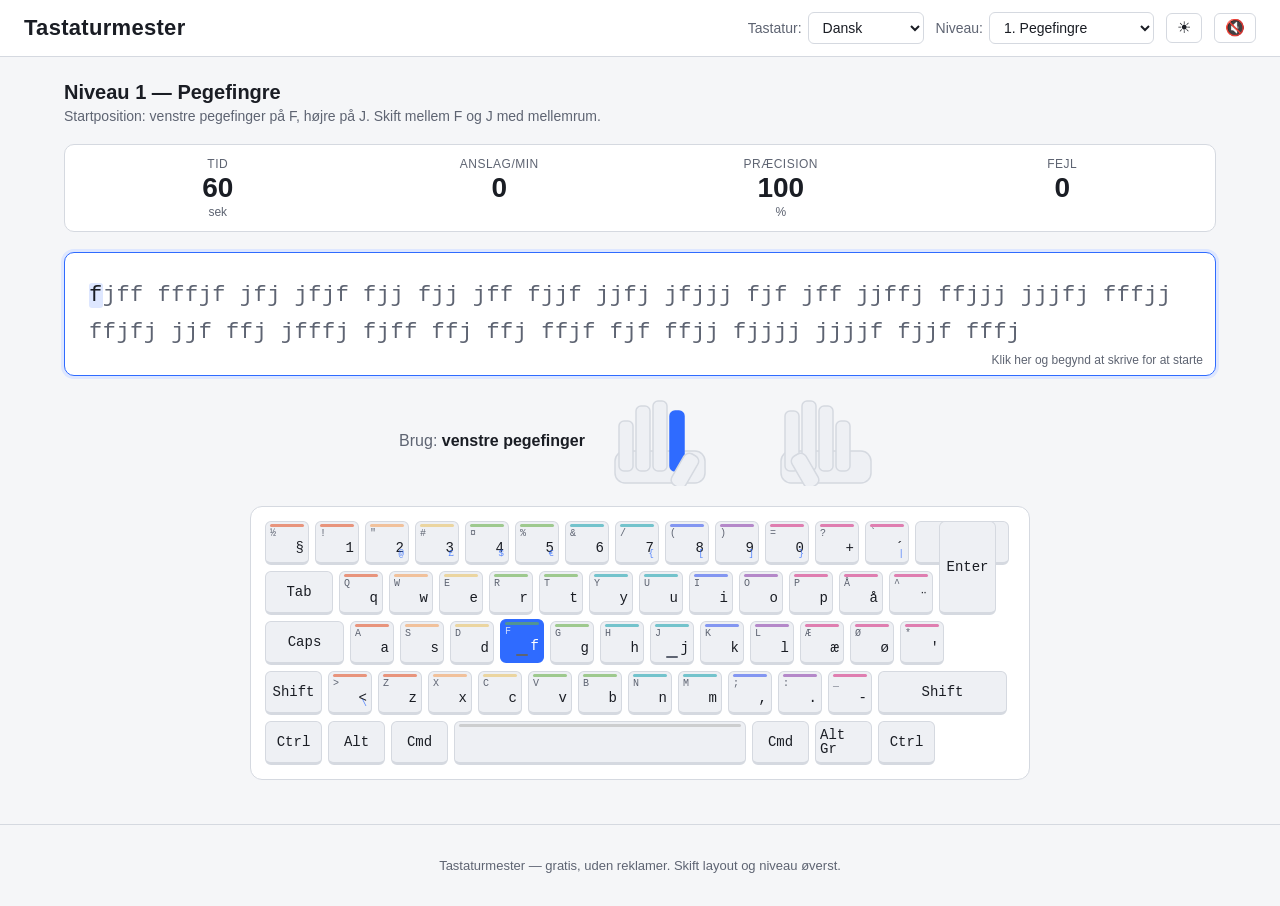
==== index.html @ b4600163 "Move index.html to root, as Github Pages only allows root or docs folder" ====
<!DOCTYPE html>
<html lang="da">
<head>
    <meta charset="UTF-8">
    <meta name="viewport" content="width=device-width, initial-scale=1.0">
    <title>Tastaturmester — Lær at skrive på tastatur</title>
    <link rel="stylesheet" href="website/css/styles.css">
</head>
<body>
    <header class="top-bar">
        <h1 class="site-title">Tastaturmester</h1>
        <div class="controls">
            <label class="control">
                <span>Tastatur:</span>
                <select id="layout-select" aria-label="Vælg tastaturlayout">
                    <option value="dk">Dansk</option>
                    <option value="us">Amerikansk</option>
                </select>
            </label>
            <label class="control">
                <span>Niveau:</span>
                <select id="level-select" aria-label="Vælg sværhedsgrad"></select>
            </label>
            <button id="theme-toggle" class="icon-button" aria-label="Skift mellem lyst og mørkt tema" title="Skift tema">
                <span id="theme-icon">☀</span>
            </button>
            <button id="sound-toggle" class="icon-button" aria-label="Slå lyd til eller fra" title="Skift lyd">
                <span id="sound-icon">🔇</span>
            </button>
        </div>
    </header>

    <main class="app">
        <section class="level-info">
            <h2 id="level-title">Niveau 1</h2>
            <p id="level-description">Startposition: pegefingrene på F og J</p>
            <p id="layout-warning" class="layout-warning hidden"></p>
        </section>

        <section class="stats-bar" aria-live="polite">
            <div class="stat">
                <span class="stat-label">Tid</span>
                <span id="stat-time" class="stat-value">60</span>
                <span class="stat-unit">sek</span>
            </div>
            <div class="stat">
                <span class="stat-label">Anslag/min</span>
                <span id="stat-cpm" class="stat-value">0</span>
            </div>
            <div class="stat">
                <span class="stat-label">Præcision</span>
                <span id="stat-accuracy" class="stat-value">100</span>
                <span class="stat-unit">%</span>
            </div>
            <div class="stat">
                <span class="stat-label">Fejl</span>
                <span id="stat-errors" class="stat-value">0</span>
            </div>
        </section>

        <section class="typing-area" tabindex="0" id="typing-area" aria-label="Skriveområde — start med at skrive">
            <div id="text-display" class="text-display"></div>
            <div id="hint" class="hint">Klik her og begynd at skrive for at starte</div>
        </section>

        <section class="finger-hint">
            <div class="finger-label">
                Brug: <span id="finger-name">—</span>
            </div>
            <div class="hands" id="hands-illustration" aria-hidden="true"></div>
        </section>

        <section class="keyboard-wrap">
            <div id="keyboard" class="keyboard" aria-hidden="true"></div>
        </section>
    </main>

    <div id="results-overlay" class="overlay hidden" role="dialog" aria-modal="true" aria-labelledby="results-title">
        <div class="results-card">
            <h2 id="results-title">Resultat</h2>
            <div class="results-grid">
                <div class="result-item">
                    <div class="result-label">Anslag pr. minut</div>
                    <div class="result-value" id="result-cpm">0</div>
                </div>
                <div class="result-item">
                    <div class="result-label">Ord pr. minut</div>
                    <div class="result-value" id="result-wpm">0</div>
                </div>
                <div class="result-item">
                    <div class="result-label">Præcision</div>
                    <div class="result-value"><span id="result-accuracy">0</span>%</div>
                </div>
                <div class="result-item">
                    <div class="result-label">Rigtige anslag</div>
                    <div class="result-value" id="result-correct">0</div>
                </div>
                <div class="result-item">
                    <div class="result-label">Fejl</div>
                    <div class="result-value" id="result-errors">0</div>
                </div>
                <div class="result-item">
                    <div class="result-label">Bedste på niveau</div>
                    <div class="result-value"><span id="result-best">0</span> APM</div>
                </div>
            </div>
            <div class="results-actions">
                <button id="btn-retry" class="btn primary">Prøv igen</button>
                <button id="btn-next" class="btn">Næste niveau</button>
                <button id="btn-close" class="btn ghost">Luk</button>
            </div>
        </div>
    </div>

    <footer class="footer">
        <p>Tastaturmester — gratis, uden reklamer. Skift layout og niveau øverst.</p>
    </footer>

    <script src="website/js/layouts.js"></script>
    <script src="website/js/levels.js"></script>
    <script src="website/js/keyboard.js"></script>
    <script src="website/js/audio.js"></script>
    <script src="website/js/app.js"></script>
</body>
</html>
---- website/css/styles.css ----
/* Tastaturmester — styles */

:root {
    --bg: #f5f6f8;
    --surface: #ffffff;
    --surface-alt: #eef0f4;
    --border: #d5d9e0;
    --text: #1a1d24;
    --text-muted: #5e6472;
    --accent: #2f6bff;
    --accent-soft: #dee7ff;
    --success: #1f9d55;
    --error: #d23a3a;
    --error-soft: #ffe1e1;
    --pending: #b9bdc7;

    /* Finger colors (used on keys and hands) */
    --f-l-pinky: #e4572e;
    --f-l-ring: #f4a261;
    --f-l-middle: #e9c46a;
    --f-l-index: #6ab04c;
    --f-thumb: #b8b8b8;
    --f-r-index: #22a6b3;
    --f-r-middle: #3d5af1;
    --f-r-ring: #8e44ad;
    --f-r-pinky: #d63384;
}

[data-theme="dark"] {
    --bg: #14161c;
    --surface: #1c1f28;
    --surface-alt: #262a35;
    --border: #333846;
    --text: #eaecf1;
    --text-muted: #99a0af;
    --accent: #6d94ff;
    --accent-soft: #2a3557;
    --success: #4bd18a;
    --error: #ff6b6b;
    --error-soft: #4a1f22;
    --pending: #4a4f5c;
}

* { box-sizing: border-box; }

html, body {
    margin: 0;
    padding: 0;
    font-family: -apple-system, BlinkMacSystemFont, "Segoe UI", Roboto, "Helvetica Neue", Arial, sans-serif;
    background: var(--bg);
    color: var(--text);
    min-height: 100vh;
}

.top-bar {
    display: flex;
    align-items: center;
    justify-content: space-between;
    padding: 12px 24px;
    background: var(--surface);
    border-bottom: 1px solid var(--border);
    flex-wrap: wrap;
    gap: 12px;
}

.site-title {
    margin: 0;
    font-size: 22px;
    font-weight: 700;
    letter-spacing: 0.3px;
}

.controls {
    display: flex;
    align-items: center;
    gap: 12px;
    flex-wrap: wrap;
}

.control {
    display: flex;
    align-items: center;
    gap: 6px;
    font-size: 14px;
    color: var(--text-muted);
}

.control select {
    padding: 6px 10px;
    border-radius: 6px;
    border: 1px solid var(--border);
    background: var(--surface);
    color: var(--text);
    font-size: 14px;
    cursor: pointer;
}

.icon-button {
    background: var(--surface);
    color: var(--text);
    border: 1px solid var(--border);
    border-radius: 6px;
    padding: 6px 10px;
    cursor: pointer;
    font-size: 16px;
    line-height: 1;
}

.icon-button:hover { background: var(--surface-alt); }

.app {
    max-width: 1200px;
    margin: 0 auto;
    padding: 24px;
    display: flex;
    flex-direction: column;
    gap: 20px;
}

.level-info h2 {
    margin: 0 0 4px;
    font-size: 20px;
}

.level-info p {
    margin: 0;
    color: var(--text-muted);
    font-size: 14px;
}

.layout-warning {
    margin-top: 6px !important;
    padding: 6px 10px;
    background: var(--error-soft);
    color: var(--error);
    border-radius: 6px;
    font-size: 13px !important;
    display: inline-block;
}
.layout-warning.hidden { display: none; }

.stats-bar {
    display: grid;
    grid-template-columns: repeat(4, 1fr);
    gap: 12px;
    background: var(--surface);
    border: 1px solid var(--border);
    border-radius: 10px;
    padding: 12px 18px;
}

.stat {
    display: flex;
    flex-direction: column;
    align-items: center;
    text-align: center;
}

.stat-label {
    font-size: 12px;
    color: var(--text-muted);
    text-transform: uppercase;
    letter-spacing: 0.5px;
}

.stat-value {
    font-size: 28px;
    font-weight: 700;
    font-variant-numeric: tabular-nums;
    line-height: 1.2;
}

.stat-unit {
    font-size: 12px;
    color: var(--text-muted);
}

.typing-area {
    background: var(--surface);
    border: 1px solid var(--border);
    border-radius: 10px;
    padding: 24px;
    outline: none;
    cursor: text;
    min-height: 120px;
    position: relative;
}

.typing-area:focus-within,
.typing-area:focus {
    border-color: var(--accent);
    box-shadow: 0 0 0 3px var(--accent-soft);
}

.text-display {
    font-family: "SF Mono", Menlo, Consolas, "Courier New", monospace;
    font-size: 22px;
    line-height: 1.7;
    letter-spacing: 0.5px;
    color: var(--text-muted);
    white-space: pre-wrap;
    word-break: break-word;
}

.text-display .char {
    position: relative;
    transition: color 80ms linear;
}

.text-display .char.correct { color: var(--success); }
.text-display .char.wrong {
    color: var(--error);
    background: var(--error-soft);
    border-radius: 3px;
}
.text-display .char.current {
    color: var(--text);
    background: var(--accent-soft);
    border-radius: 3px;
    animation: pulse 1s ease-in-out infinite;
}
.text-display .char.space { display: inline-block; min-width: 0.5em; }
.text-display .char.wrong.space { background: var(--error); }

@keyframes pulse {
    0%, 100% { opacity: 1; }
    50% { opacity: 0.6; }
}

.hint {
    position: absolute;
    bottom: 8px;
    right: 12px;
    font-size: 12px;
    color: var(--text-muted);
    pointer-events: none;
}

.hint.hidden { display: none; }

/* Finger hint + hands */

.finger-hint {
    display: flex;
    align-items: center;
    gap: 24px;
    justify-content: center;
    flex-wrap: wrap;
}

.finger-label {
    font-size: 16px;
    color: var(--text-muted);
}

.finger-label #finger-name {
    color: var(--text);
    font-weight: 600;
}

.hands {
    display: flex;
    gap: 12px;
}

.hand-svg {
    width: 130px;
    height: 90px;
}

.hand-svg .finger {
    fill: var(--surface-alt);
    stroke: var(--border);
    stroke-width: 1.5;
    transition: fill 100ms;
}

.hand-svg .palm {
    fill: var(--surface-alt);
    stroke: var(--border);
    stroke-width: 1.5;
}

.hand-svg .finger.active { fill: var(--accent); stroke: var(--accent); }

/* Keyboard */

.keyboard-wrap {
    display: flex;
    justify-content: center;
    overflow-x: auto;
}

.keyboard {
    display: flex;
    flex-direction: column;
    gap: 6px;
    background: var(--surface);
    padding: 14px;
    border-radius: 12px;
    border: 1px solid var(--border);
    user-select: none;
    min-width: 780px;
}

.kb-row {
    display: flex;
    gap: 6px;
}

.kb-key {
    background: var(--surface-alt);
    color: var(--text);
    border: 1px solid var(--border);
    border-bottom-width: 3px;
    border-radius: 6px;
    width: 44px;
    height: 44px;
    display: flex;
    flex-direction: column;
    justify-content: center;
    align-items: center;
    font-family: "SF Mono", Menlo, Consolas, monospace;
    font-size: 13px;
    position: relative;
    transition: background 80ms, transform 60ms, border-color 80ms;
    padding: 4px;
}

.kb-key .shift-char {
    font-size: 10px;
    color: var(--text-muted);
    line-height: 1;
    align-self: flex-start;
    margin-bottom: 2px;
}

.kb-key .main-char {
    font-size: 14px;
    line-height: 1;
    align-self: flex-end;
}

.kb-key .altgr-char {
    position: absolute;
    right: 4px;
    bottom: 3px;
    font-size: 9px;
    color: var(--accent);
    line-height: 1;
    opacity: 0.8;
}

.kb-key.next .altgr-char { color: rgba(255,255,255,0.9); opacity: 1; }

.kb-key.center .main-char {
    align-self: center;
}
.kb-key.center .shift-char { display: none; }

.kb-key.home-mark::after {
    content: "";
    position: absolute;
    bottom: 4px;
    left: 50%;
    transform: translateX(-50%);
    width: 12px;
    height: 2px;
    background: var(--text-muted);
    border-radius: 2px;
}

.kb-key.next {
    background: var(--accent);
    color: white;
    border-color: var(--accent);
    transform: translateY(-2px);
}
.kb-key.next .shift-char { color: rgba(255,255,255,0.75); }

.kb-key.next-shift {
    background: var(--accent-soft);
    border-color: var(--accent);
}

.kb-key.pressed {
    transform: translateY(1px);
    border-bottom-width: 1px;
}

.kb-key.wrong {
    background: var(--error);
    color: white;
}

/* Finger color stripe (bottom edge) */
.kb-key[data-finger]::before {
    content: "";
    position: absolute;
    top: 2px;
    left: 4px;
    right: 4px;
    height: 3px;
    border-radius: 2px;
    background: var(--finger-color, transparent);
    opacity: 0.6;
}

.kb-key[data-finger="l-pinky"]  { --finger-color: var(--f-l-pinky); }
.kb-key[data-finger="l-ring"]   { --finger-color: var(--f-l-ring); }
.kb-key[data-finger="l-middle"] { --finger-color: var(--f-l-middle); }
.kb-key[data-finger="l-index"]  { --finger-color: var(--f-l-index); }
.kb-key[data-finger="thumb"]    { --finger-color: var(--f-thumb); }
.kb-key[data-finger="r-index"]  { --finger-color: var(--f-r-index); }
.kb-key[data-finger="r-middle"] { --finger-color: var(--f-r-middle); }
.kb-key[data-finger="r-ring"]   { --finger-color: var(--f-r-ring); }
.kb-key[data-finger="r-pinky"]  { --finger-color: var(--f-r-pinky); }

/* Key widths — multiples of base 44px + gap */
.kb-key.w-1_25 { width: 57px; }
.kb-key.w-1_5  { width: 68px; }
.kb-key.w-1_75 { width: 79px; }
.kb-key.w-2    { width: 94px; }
.kb-key.w-2_25 { width: 105px; }
.kb-key.w-2_75 { width: 129px; }
.kb-key.w-6_25 { width: 292px; }

/* ISO Enter — approximate with tall key */
.kb-key.iso-enter {
    width: 57px;
    height: 94px;
    margin-top: -50px;
}

/* Results overlay */
.overlay {
    position: fixed;
    inset: 0;
    background: rgba(0,0,0,0.55);
    display: flex;
    align-items: center;
    justify-content: center;
    z-index: 100;
}

.overlay.hidden { display: none; }

.results-card {
    background: var(--surface);
    border-radius: 12px;
    padding: 28px;
    max-width: 520px;
    width: 90%;
    border: 1px solid var(--border);
    box-shadow: 0 20px 60px rgba(0,0,0,0.3);
}

.results-card h2 {
    margin: 0 0 20px;
    font-size: 24px;
    text-align: center;
}

.results-grid {
    display: grid;
    grid-template-columns: 1fr 1fr;
    gap: 12px;
    margin-bottom: 20px;
}

.result-item {
    background: var(--surface-alt);
    padding: 12px 14px;
    border-radius: 8px;
    text-align: center;
}

.result-label {
    font-size: 12px;
    color: var(--text-muted);
    text-transform: uppercase;
    letter-spacing: 0.5px;
    margin-bottom: 4px;
}

.result-value {
    font-size: 24px;
    font-weight: 700;
    font-variant-numeric: tabular-nums;
}

.results-actions {
    display: flex;
    gap: 10px;
    justify-content: center;
    flex-wrap: wrap;
}

.btn {
    padding: 10px 18px;
    border-radius: 6px;
    border: 1px solid var(--border);
    background: var(--surface);
    color: var(--text);
    font-size: 14px;
    font-weight: 600;
    cursor: pointer;
    transition: background 80ms;
}

.btn:hover { background: var(--surface-alt); }

.btn.primary {
    background: var(--accent);
    color: white;
    border-color: var(--accent);
}
.btn.primary:hover { filter: brightness(1.1); }

.btn.ghost {
    background: transparent;
    border-color: transparent;
    color: var(--text-muted);
}

.footer {
    text-align: center;
    padding: 20px;
    color: var(--text-muted);
    font-size: 13px;
    border-top: 1px solid var(--border);
    margin-top: 20px;
}

@media (max-width: 700px) {
    .stats-bar { grid-template-columns: repeat(2, 1fr); }
    .site-title { font-size: 18px; }
    .text-display { font-size: 18px; }
    .keyboard { transform: scale(0.85); transform-origin: top center; }
}
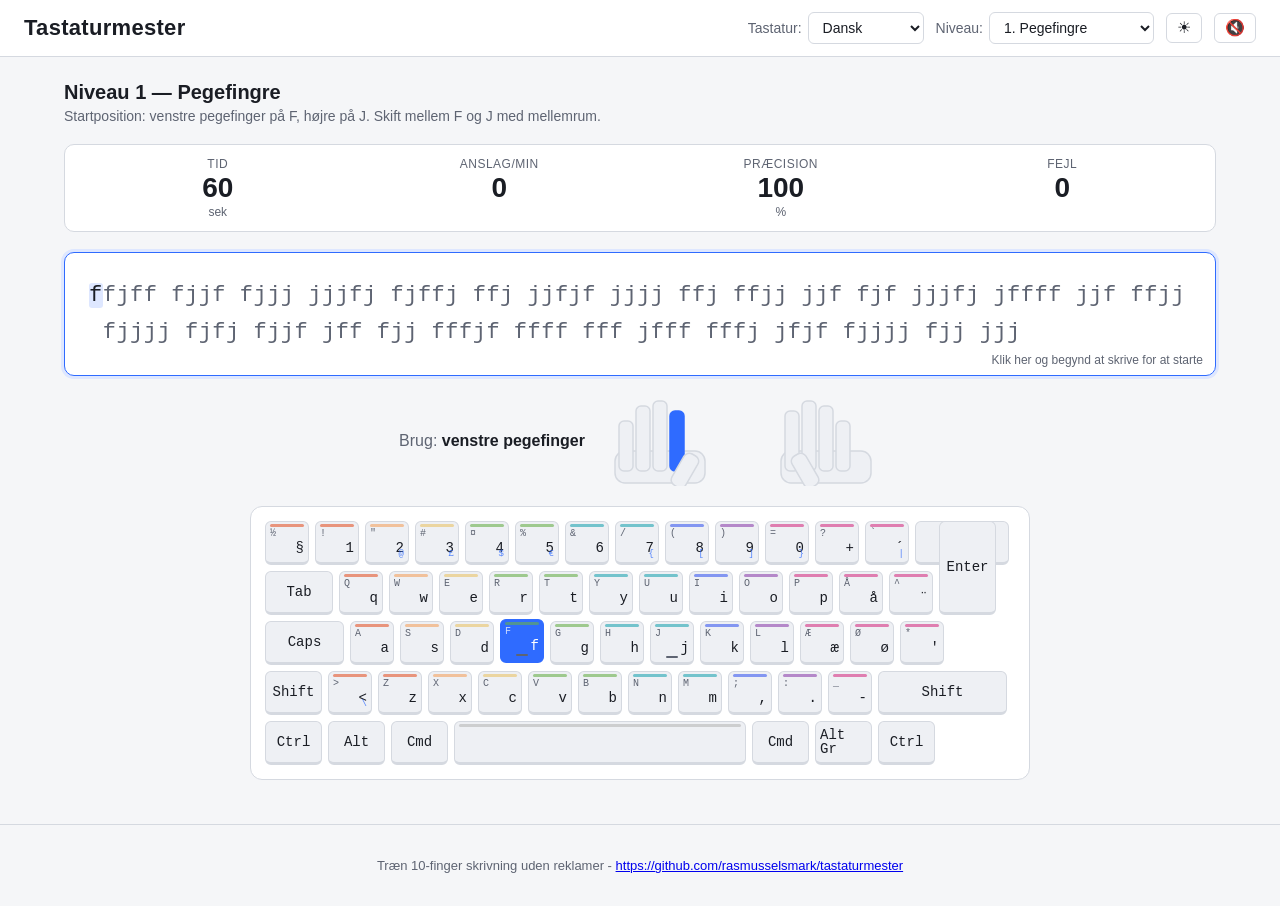
==== commit f585fd3a: "Translate readme to Danish" ====
--- a/index.html
+++ b/index.html
@@ -113,7 +113,7 @@
     </div>
 
     <footer class="footer">
-        <p>Tastaturmester — gratis, uden reklamer. Skift layout og niveau øverst.</p>
+        <p>Træn 10-finger skrivning uden reklamer - <a href="https://github.com/rasmusselsmark/tastaturmester" target="_blank" rel="noopener noreferrer">https://github.com/rasmusselsmark/tastaturmester</a></p>
     </footer>
 
     <script src="website/js/layouts.js"></script>
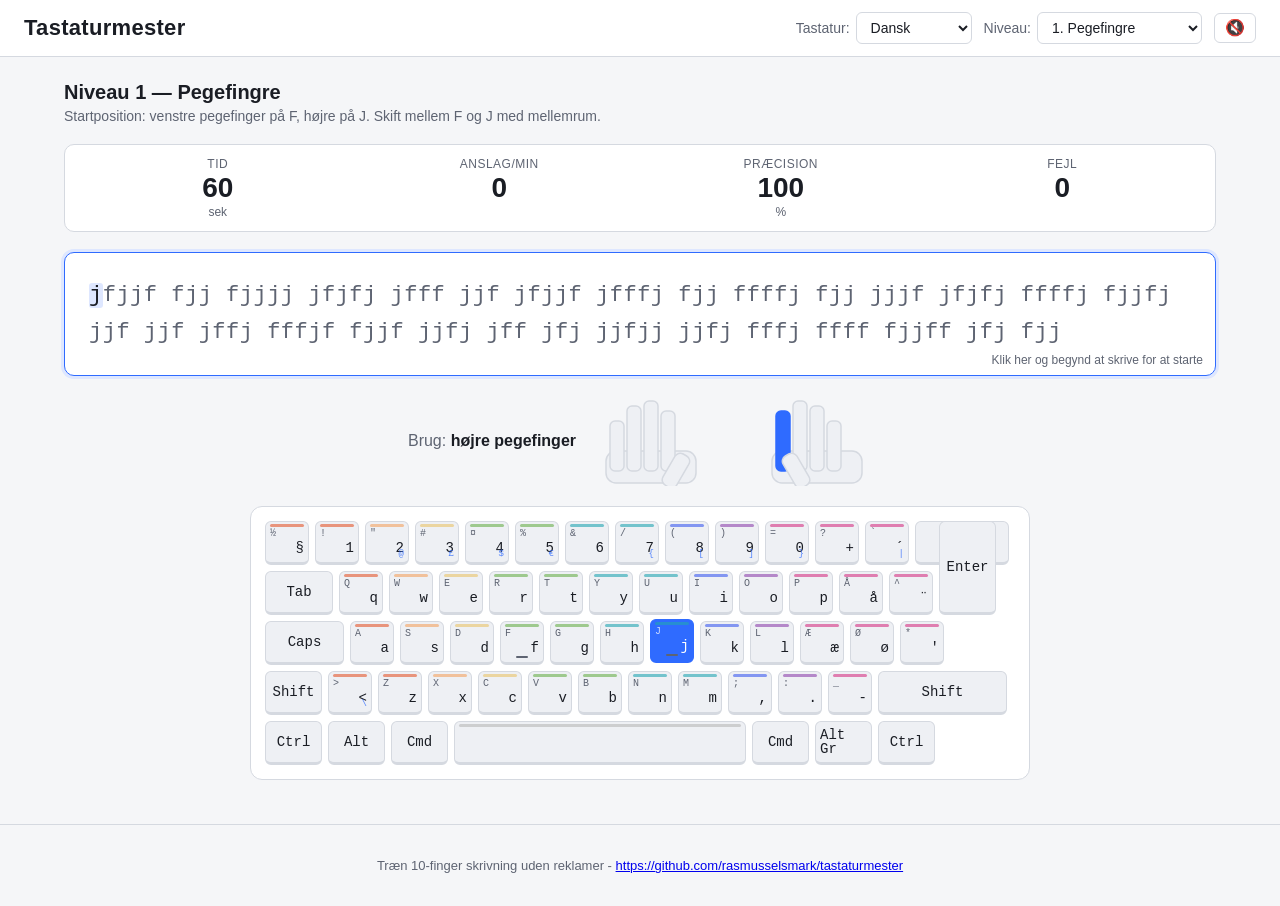
==== commit 8c7af114: "User browser dark/light theme" ====
--- a/index.html
+++ b/index.html
@@ -21,9 +21,6 @@
                 <span>Niveau:</span>
                 <select id="level-select" aria-label="Vælg sværhedsgrad"></select>
             </label>
-            <button id="theme-toggle" class="icon-button" aria-label="Skift mellem lyst og mørkt tema" title="Skift tema">
-                <span id="theme-icon">☀</span>
-            </button>
             <button id="sound-toggle" class="icon-button" aria-label="Slå lyd til eller fra" title="Skift lyd">
                 <span id="sound-icon">🔇</span>
             </button>
--- a/website/css/styles.css
+++ b/website/css/styles.css
@@ -1,6 +1,8 @@
 /* Tastaturmester — styles */
 
 :root {
+    color-scheme: light dark;
+
     --bg: #f5f6f8;
     --surface: #ffffff;
     --surface-alt: #eef0f4;
@@ -26,19 +28,22 @@
     --f-r-pinky: #d63384;
 }
 
-[data-theme="dark"] {
-    --bg: #14161c;
-    --surface: #1c1f28;
-    --surface-alt: #262a35;
-    --border: #333846;
-    --text: #eaecf1;
-    --text-muted: #99a0af;
-    --accent: #6d94ff;
-    --accent-soft: #2a3557;
-    --success: #4bd18a;
-    --error: #ff6b6b;
-    --error-soft: #4a1f22;
-    --pending: #4a4f5c;
+/* Dark mode follows the system/browser preference. */
+@media (prefers-color-scheme: dark) {
+    :root {
+        --bg: #14161c;
+        --surface: #1c1f28;
+        --surface-alt: #262a35;
+        --border: #333846;
+        --text: #eaecf1;
+        --text-muted: #99a0af;
+        --accent: #6d94ff;
+        --accent-soft: #2a3557;
+        --success: #4bd18a;
+        --error: #ff6b6b;
+        --error-soft: #4a1f22;
+        --pending: #4a4f5c;
+    }
 }
 
 * { box-sizing: border-box; }
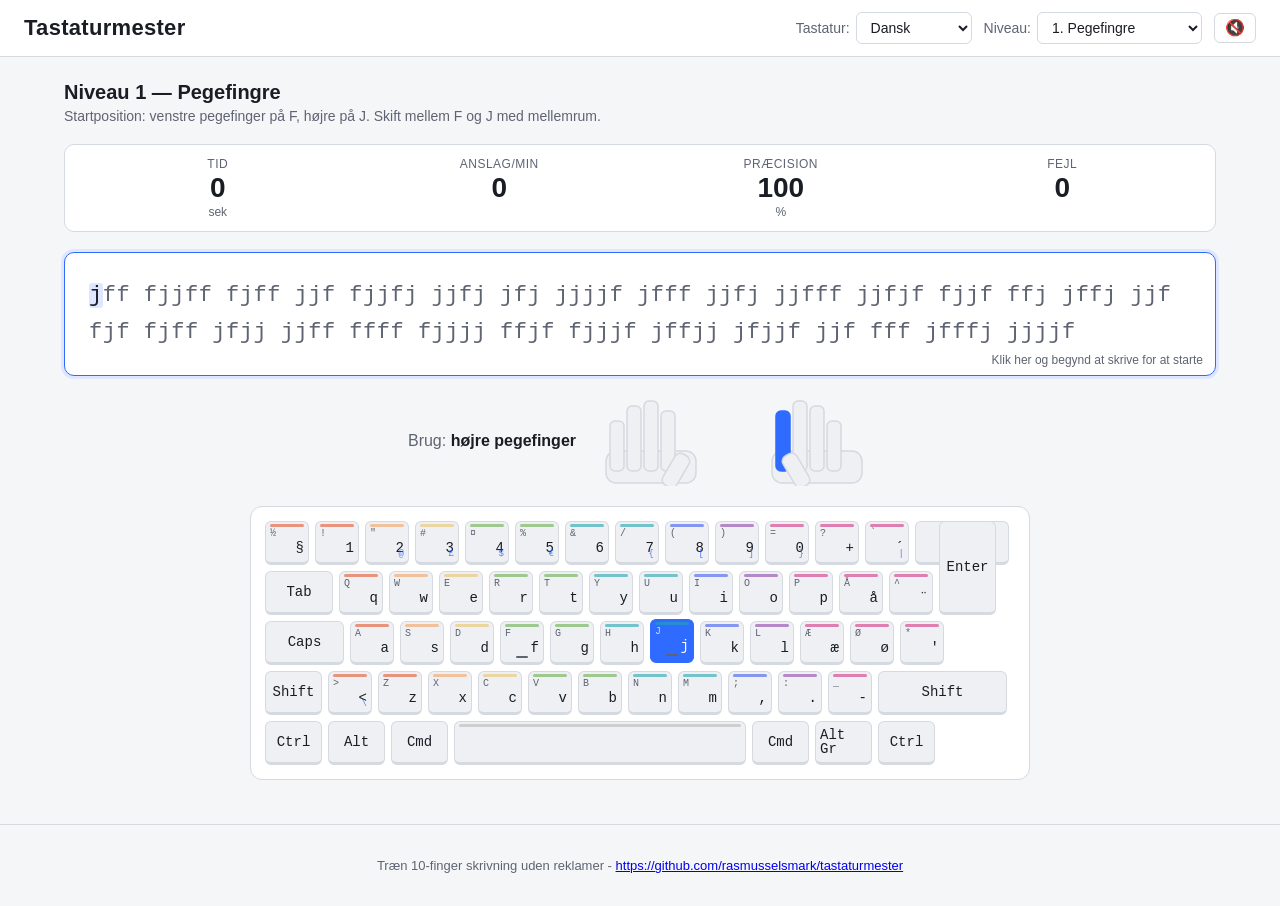
==== commit 5e0df693: "Removed time limit" ====
--- a/index.html
+++ b/index.html
@@ -37,7 +37,7 @@
         <section class="stats-bar" aria-live="polite">
             <div class="stat">
                 <span class="stat-label">Tid</span>
-                <span id="stat-time" class="stat-value">60</span>
+                <span id="stat-time" class="stat-value">0</span>
                 <span class="stat-unit">sek</span>
             </div>
             <div class="stat">
@@ -89,6 +89,10 @@
                     <div class="result-value"><span id="result-accuracy">0</span>%</div>
                 </div>
                 <div class="result-item">
+                    <div class="result-label">Tid</div>
+                    <div class="result-value"><span id="result-time">0</span> sek</div>
+                </div>
+                <div class="result-item">
                     <div class="result-label">Rigtige anslag</div>
                     <div class="result-value" id="result-correct">0</div>
                 </div>
